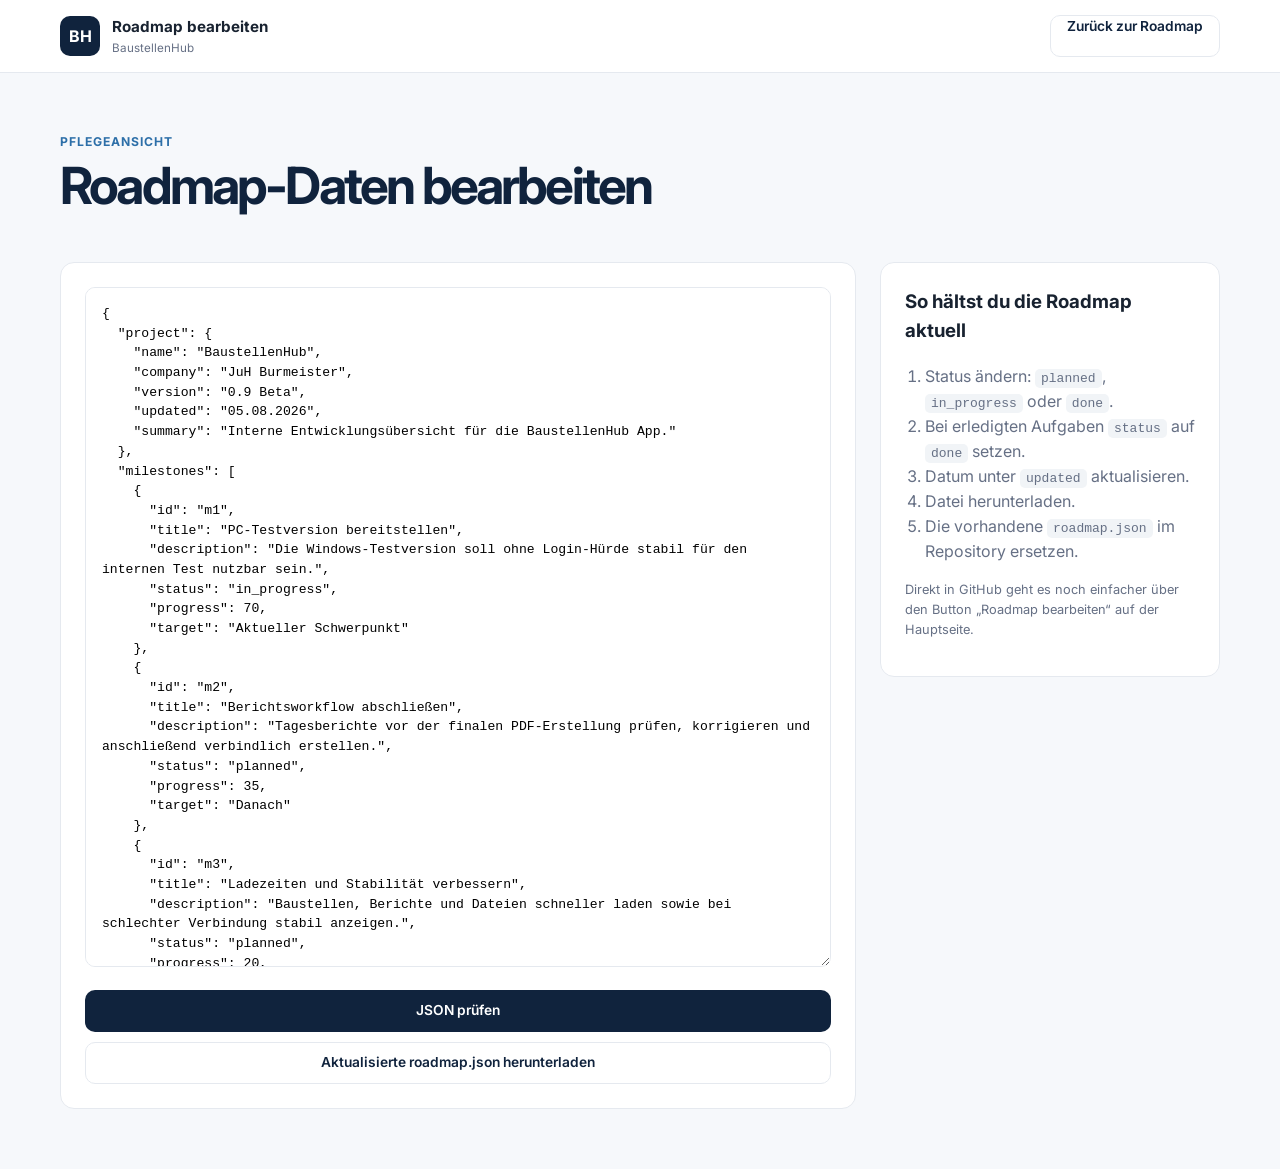
==== editor.html @ 75197bfd "V0.2.0" ====
<!doctype html>
<html lang="de">
<head>
  <meta charset="utf-8">
  <meta name="viewport" content="width=device-width, initial-scale=1">
  <title>Roadmap bearbeiten</title>
  <link rel="preconnect" href="https://fonts.googleapis.com">
  <link rel="preconnect" href="https://fonts.gstatic.com" crossorigin>
  <link href="https://fonts.googleapis.com/css2?family=Inter:wght@400;500;600;700&display=swap" rel="stylesheet">
  <link rel="stylesheet" href="styles.css">
  <style>
    .editor-wrap { padding: 60px 0; }
    .editor-grid { display: grid; grid-template-columns: 1fr 340px; gap: 24px; align-items: start; }
    .editor-card { padding: 24px; background: white; border: 1px solid var(--line); border-radius: 14px; }
    .editor-card textarea { width: 100%; min-height: 680px; padding: 16px; border: 1px solid var(--line); border-radius: 10px; font-family: Consolas, monospace; font-size: .82rem; line-height: 1.5; resize: vertical; }
    .editor-card textarea:focus { outline: none; border-color: var(--blue); box-shadow: 0 0 0 3px rgba(45,111,168,.12); }
    .editor-actions { display: grid; gap: 10px; margin-top: 16px; }
    .editor-help ol { padding-left: 20px; color: var(--muted); }
    .editor-help code { padding: 2px 6px; border-radius: 5px; background: #f1f4f7; }
    @media (max-width: 900px) { .editor-grid { grid-template-columns: 1fr; } }
  </style>
</head>
<body>
  <header class="site-header">
    <div class="container header-inner">
      <a href="index.html" class="brand">
        <span class="brand-mark">BH</span>
        <span><strong>Roadmap bearbeiten</strong><small>BaustellenHub</small></span>
      </a>
      <a class="button button-secondary" href="index.html">Zurück zur Roadmap</a>
    </div>
  </header>

  <main class="editor-wrap container">
    <div class="section-head">
      <div>
        <p class="eyebrow">Pflegeansicht</p>
        <h1 style="font-size:3.2rem">Roadmap-Daten bearbeiten</h1>
      </div>
    </div>

    <div class="editor-grid">
      <section class="editor-card">
        <textarea id="jsonEditor" spellcheck="false"></textarea>
        <div class="editor-actions">
          <button class="button button-primary" id="validateButton">JSON prüfen</button>
          <button class="button button-secondary" id="downloadButton">Aktualisierte roadmap.json herunterladen</button>
        </div>
      </section>

      <aside class="editor-card editor-help">
        <h3>So hältst du die Roadmap aktuell</h3>
        <ol>
          <li>Status ändern: <code>planned</code>, <code>in_progress</code> oder <code>done</code>.</li>
          <li>Bei erledigten Aufgaben <code>status</code> auf <code>done</code> setzen.</li>
          <li>Datum unter <code>updated</code> aktualisieren.</li>
          <li>Datei herunterladen.</li>
          <li>Die vorhandene <code>roadmap.json</code> im Repository ersetzen.</li>
        </ol>
        <p style="color:var(--muted);font-size:.8rem">
          Direkt in GitHub geht es noch einfacher über den Button „Roadmap bearbeiten“ auf der Hauptseite.
        </p>
      </aside>
    </div>
  </main>

  <script>
    const editor = document.getElementById("jsonEditor");

    fetch("roadmap.json", { cache: "no-store" })
      .then(response => response.json())
      .then(data => editor.value = JSON.stringify(data, null, 2))
      .catch(() => editor.value = '{\n  "Fehler": "roadmap.json konnte nicht geladen werden"\n}');

    document.getElementById("validateButton").addEventListener("click", () => {
      try {
        JSON.parse(editor.value);
        alert("Die Datei ist gültig.");
      } catch (error) {
        alert("Fehler in der JSON-Datei:\n" + error.message);
      }
    });

    document.getElementById("downloadButton").addEventListener("click", () => {
      try {
        const parsed = JSON.parse(editor.value);
        const blob = new Blob([JSON.stringify(parsed, null, 2)], { type: "application/json" });
        const url = URL.createObjectURL(blob);
        const link = document.createElement("a");
        link.href = url;
        link.download = "roadmap.json";
        link.click();
        URL.revokeObjectURL(url);
      } catch (error) {
        alert("Die Datei enthält noch einen Fehler:\n" + error.message);
      }
    });
  </script>
</body>
</html>
---- styles.css ----
:root {
  --navy: #10233d;
  --navy-2: #183754;
  --blue: #2d6fa8;
  --blue-soft: #eaf2f8;
  --green: #2f7d57;
  --green-soft: #eaf5ef;
  --amber: #9a6a1f;
  --amber-soft: #fbf3e5;
  --red: #9b3f3f;
  --red-soft: #f9ecec;
  --text: #182230;
  --muted: #667085;
  --line: #e5e9ef;
  --surface: #ffffff;
  --background: #f6f8fb;
  --shadow: 0 12px 35px rgba(16, 35, 61, 0.08);
  --radius: 16px;
  --container: min(1160px, calc(100% - 40px));
}

* { box-sizing: border-box; }

html { scroll-behavior: smooth; }

body {
  margin: 0;
  font-family: Inter, system-ui, sans-serif;
  color: var(--text);
  background: var(--background);
  line-height: 1.55;
}

button, input, select, textarea { font: inherit; }
button, a { -webkit-tap-highlight-color: transparent; }
a { color: inherit; text-decoration: none; }

.container {
  width: var(--container);
  margin-inline: auto;
}

.site-header {
  position: sticky;
  top: 0;
  z-index: 30;
  background: rgba(255,255,255,.94);
  border-bottom: 1px solid var(--line);
  backdrop-filter: blur(16px);
}

.header-inner {
  min-height: 72px;
  display: flex;
  align-items: center;
  justify-content: space-between;
  gap: 24px;
}

.brand {
  display: inline-flex;
  align-items: center;
  gap: 12px;
}

.brand-mark {
  width: 40px;
  height: 40px;
  display: grid;
  place-items: center;
  border-radius: 10px;
  background: var(--navy);
  color: white;
  font-weight: 700;
}

.brand strong, .brand small { display: block; }
.brand strong { font-size: .95rem; }
.brand small { color: var(--muted); font-size: .73rem; }

.main-nav {
  display: flex;
  gap: 28px;
  color: var(--muted);
  font-size: .87rem;
  font-weight: 600;
}

.main-nav a:hover { color: var(--navy); }

.header-actions {
  display: flex;
  gap: 10px;
}

.button {
  min-height: 42px;
  padding: 0 16px;
  border-radius: 10px;
  border: 1px solid transparent;
  cursor: pointer;
  font-weight: 600;
  font-size: .86rem;
}

.button-primary {
  background: var(--navy);
  color: white;
}

.button-secondary {
  background: white;
  color: var(--navy);
  border-color: var(--line);
}

.button-light {
  background: white;
  color: var(--navy);
}

.hero {
  display: grid;
  grid-template-columns: 1.2fr .8fr;
  gap: 56px;
  align-items: center;
  padding-top: 92px;
  padding-bottom: 72px;
}

.eyebrow {
  margin: 0 0 8px;
  color: var(--blue);
  font-size: .76rem;
  font-weight: 700;
  text-transform: uppercase;
  letter-spacing: .08em;
}

.eyebrow.light { color: rgba(255,255,255,.72); }

h1, h2, h3, p { margin-top: 0; }

h1 {
  margin-bottom: 18px;
  color: var(--navy);
  font-size: clamp(3rem, 6vw, 5.4rem);
  line-height: .98;
  letter-spacing: -.055em;
}

h2 {
  margin-bottom: 0;
  color: var(--navy);
  font-size: clamp(2rem, 3.8vw, 3.2rem);
  letter-spacing: -.04em;
  line-height: 1.05;
}

.lead {
  max-width: 700px;
  color: var(--muted);
  font-size: 1.06rem;
}

.hero-meta {
  display: flex;
  flex-wrap: wrap;
  gap: 34px;
  margin-top: 32px;
  padding-top: 24px;
  border-top: 1px solid var(--line);
}

.hero-meta span,
.hero-meta strong { display: block; }

.hero-meta span {
  color: var(--muted);
  font-size: .72rem;
  text-transform: uppercase;
  letter-spacing: .06em;
}

.hero-meta strong {
  margin-top: 4px;
  color: var(--navy);
  font-size: .92rem;
}

.status-panel {
  padding: 28px;
  border: 1px solid var(--line);
  border-radius: var(--radius);
  background: white;
  box-shadow: var(--shadow);
}

.status-panel-head {
  display: flex;
  align-items: center;
  justify-content: space-between;
  color: var(--muted);
  font-size: .82rem;
}

.status-chip {
  padding: 6px 9px;
  border-radius: 999px;
  font-size: .7rem;
  font-weight: 700;
}

.status-chip-active {
  color: var(--green);
  background: var(--green-soft);
}

.progress-large { margin: 34px 0; }

.progress-large-value {
  margin-bottom: 12px;
  color: var(--navy);
  font-size: 2.8rem;
  font-weight: 700;
  letter-spacing: -.05em;
}

.progress-track {
  height: 10px;
  overflow: hidden;
  border-radius: 999px;
  background: #edf0f4;
}

.progress-track span {
  display: block;
  height: 100%;
  width: 0;
  border-radius: inherit;
  background: var(--blue);
  transition: width .45s ease;
}

.status-counts {
  display: grid;
  grid-template-columns: repeat(3, 1fr);
  border-top: 1px solid var(--line);
}

.status-counts div {
  padding-top: 18px;
}

.status-counts div + div {
  padding-left: 18px;
  border-left: 1px solid var(--line);
}

.status-counts strong,
.status-counts span { display: block; }

.status-counts strong {
  color: var(--navy);
  font-size: 1.2rem;
}

.status-counts span {
  color: var(--muted);
  font-size: .72rem;
}

.section { padding-block: 82px; }

.section-head {
  display: flex;
  justify-content: space-between;
  align-items: end;
  gap: 40px;
  margin-bottom: 34px;
}

.section-head > p {
  max-width: 480px;
  margin-bottom: 4px;
  color: var(--muted);
}

.milestone-list {
  display: grid;
  gap: 14px;
}

.milestone {
  display: grid;
  grid-template-columns: 54px 1fr auto;
  gap: 20px;
  align-items: center;
  padding: 22px;
  border-radius: 14px;
  border: 1px solid var(--line);
  background: white;
}

.milestone-number {
  width: 42px;
  height: 42px;
  display: grid;
  place-items: center;
  border-radius: 10px;
  color: var(--navy);
  background: var(--blue-soft);
  font-weight: 700;
}

.milestone h3 {
  margin-bottom: 5px;
  color: var(--navy);
  font-size: 1.05rem;
}

.milestone p {
  margin-bottom: 10px;
  color: var(--muted);
  font-size: .86rem;
}

.milestone-meta {
  color: var(--muted);
  font-size: .74rem;
}

.milestone-progress {
  min-width: 150px;
  text-align: right;
}

.milestone-progress strong {
  display: block;
  margin-bottom: 8px;
  color: var(--navy);
}

.filters {
  display: flex;
  flex-wrap: wrap;
  gap: 8px;
}

.filter {
  min-height: 36px;
  padding: 0 12px;
  border: 1px solid var(--line);
  border-radius: 9px;
  background: white;
  color: var(--muted);
  cursor: pointer;
  font-size: .78rem;
  font-weight: 600;
}

.filter.active {
  background: var(--navy);
  border-color: var(--navy);
  color: white;
}

.task-list {
  display: grid;
  gap: 12px;
}

.task {
  display: grid;
  grid-template-columns: 34px 1fr auto;
  gap: 16px;
  align-items: start;
  padding: 20px;
  border: 1px solid var(--line);
  border-radius: 14px;
  background: white;
}

.task.is-done {
  background: #fbfcfd;
}

.task-check {
  width: 26px;
  height: 26px;
  display: grid;
  place-items: center;
  border-radius: 7px;
  border: 1px solid var(--line);
  color: white;
  background: white;
  font-size: .78rem;
}

.task.is-done .task-check {
  border-color: var(--green);
  background: var(--green);
}

.task h3 {
  margin-bottom: 6px;
  color: var(--navy);
  font-size: .98rem;
}

.task.is-done h3 {
  text-decoration: line-through;
  color: #748091;
}

.task p {
  margin-bottom: 12px;
  color: var(--muted);
  font-size: .84rem;
}

.task-meta {
  display: flex;
  flex-wrap: wrap;
  gap: 8px;
}

.meta-tag {
  padding: 5px 8px;
  border-radius: 7px;
  color: var(--muted);
  background: #f1f4f7;
  font-size: .68rem;
  font-weight: 600;
}

.priority-high { color: var(--red); background: var(--red-soft); }
.priority-medium { color: var(--amber); background: var(--amber-soft); }

.task-status {
  min-width: 92px;
  text-align: right;
  color: var(--muted);
  font-size: .75rem;
  font-weight: 600;
}

.changelog {
  border-top: 1px solid var(--line);
}

.change {
  display: grid;
  grid-template-columns: 130px 1fr;
  gap: 26px;
  padding: 22px 0;
  border-bottom: 1px solid var(--line);
}

.change-date {
  color: var(--muted);
  font-size: .78rem;
}

.change h3 {
  margin-bottom: 5px;
  color: var(--navy);
  font-size: .98rem;
}

.change p {
  margin-bottom: 0;
  color: var(--muted);
  font-size: .84rem;
}

.feedback-callout {
  margin-top: 70px;
  padding: 66px 0;
  background: var(--navy);
  color: white;
}

.feedback-inner {
  display: grid;
  grid-template-columns: 1fr auto;
  gap: 50px;
  align-items: center;
}

.feedback-inner h2 {
  color: white;
}

.feedback-inner p:last-child {
  margin: 16px 0 0;
  color: rgba(255,255,255,.72);
}

.site-footer {
  background: var(--navy);
  color: rgba(255,255,255,.65);
  border-top: 1px solid rgba(255,255,255,.1);
}

.footer-inner {
  min-height: 72px;
  display: flex;
  justify-content: space-between;
  align-items: center;
  gap: 20px;
  font-size: .78rem;
}

dialog {
  width: min(620px, calc(100% - 28px));
  padding: 0;
  border: 0;
  border-radius: 16px;
  box-shadow: 0 24px 80px rgba(16,35,61,.28);
}

dialog::backdrop {
  background: rgba(16,35,61,.52);
  backdrop-filter: blur(4px);
}

.dialog-card { padding: 26px; }

.dialog-head {
  display: flex;
  justify-content: space-between;
  gap: 20px;
  margin-bottom: 18px;
}

.dialog-head h2 { font-size: 1.7rem; }

.dialog-close {
  width: 36px;
  height: 36px;
  border: 1px solid var(--line);
  border-radius: 9px;
  background: white;
  cursor: pointer;
  font-size: 1.2rem;
}

.dialog-card label {
  display: grid;
  gap: 7px;
  margin-top: 16px;
  color: var(--navy);
  font-size: .79rem;
  font-weight: 600;
}

.dialog-card input,
.dialog-card select,
.dialog-card textarea {
  width: 100%;
  border: 1px solid var(--line);
  border-radius: 10px;
  outline: none;
  background: white;
  color: var(--text);
}

.dialog-card input,
.dialog-card select {
  height: 46px;
  padding: 0 12px;
}

.dialog-card textarea {
  padding: 12px;
  resize: vertical;
}

.dialog-card input:focus,
.dialog-card select:focus,
.dialog-card textarea:focus {
  border-color: var(--blue);
  box-shadow: 0 0 0 3px rgba(45,111,168,.12);
}

.dialog-actions {
  display: flex;
  justify-content: flex-end;
  gap: 10px;
  margin-top: 22px;
}

.dialog-note {
  margin: 14px 0 0;
  color: var(--muted);
  font-size: .72rem;
}

.text-button {
  margin-top: 8px;
  padding: 0;
  border: 0;
  background: none;
  color: var(--blue);
  cursor: pointer;
  font-size: .76rem;
  font-weight: 600;
}

.error-box {
  padding: 18px;
  border-radius: 12px;
  border: 1px solid #efc4c4;
  background: var(--red-soft);
  color: var(--red);
}

@media (max-width: 900px) {
  .main-nav { display: none; }
  .hero { grid-template-columns: 1fr; }
  .feedback-inner { grid-template-columns: 1fr; }
}

@media (max-width: 680px) {
  :root { --container: min(100% - 24px, 1160px); }
  .header-actions .button-secondary { display: none; }
  .header-actions .button-primary { padding-inline: 12px; }
  .hero { padding-top: 60px; }
  h1 { font-size: 3.2rem; }
  .section-head { align-items: flex-start; flex-direction: column; }
  .milestone { grid-template-columns: 44px 1fr; }
  .milestone-progress { grid-column: 2; text-align: left; }
  .task { grid-template-columns: 30px 1fr; }
  .task-status { grid-column: 2; text-align: left; }
  .change { grid-template-columns: 1fr; gap: 8px; }
  .footer-inner { align-items: flex-start; flex-direction: column; justify-content: center; }
}
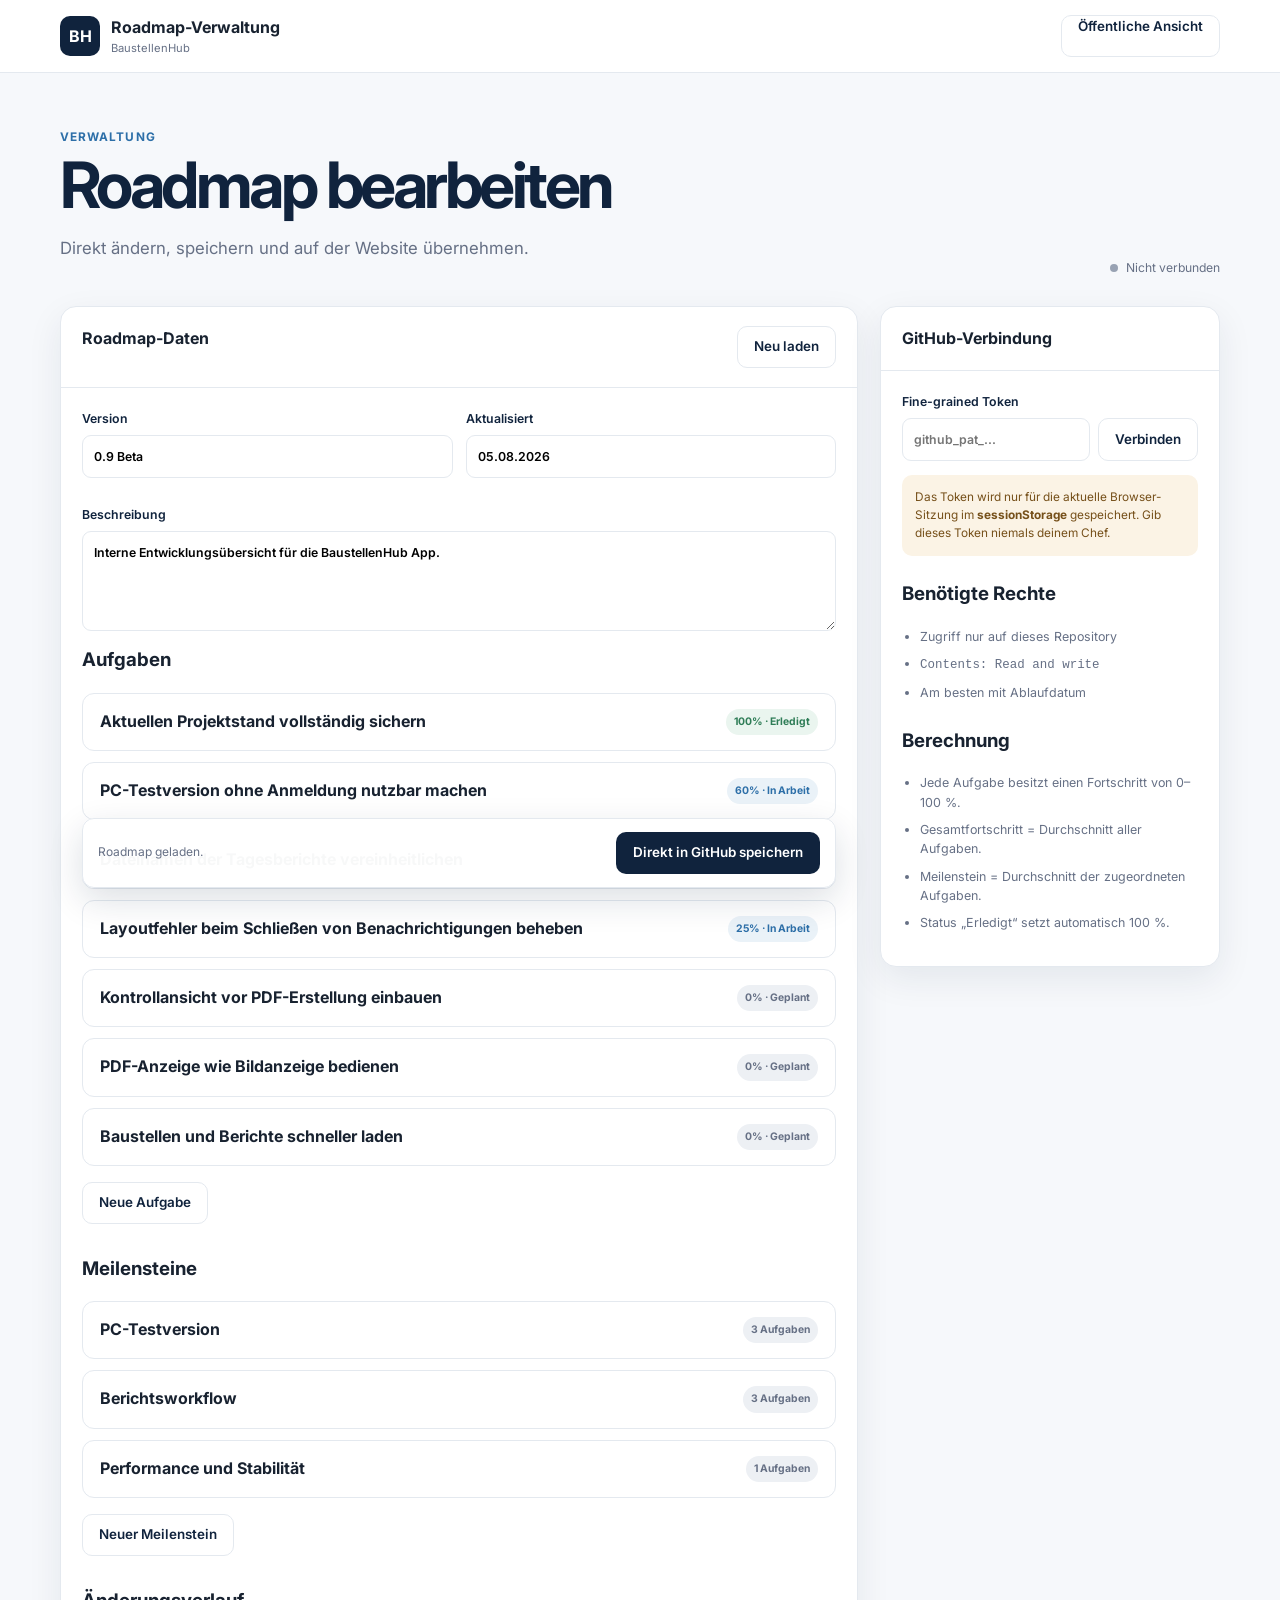
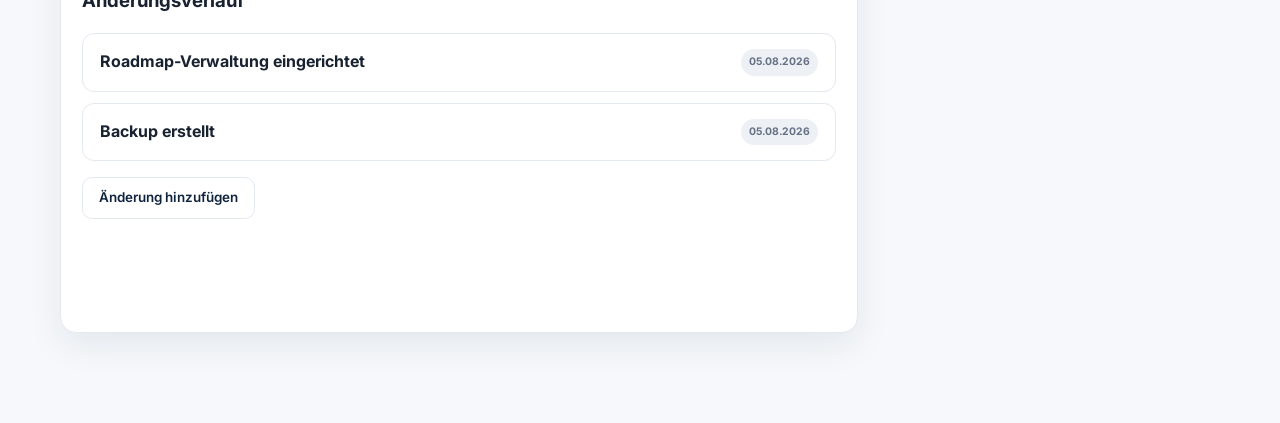
==== commit e1ce5b50: "V.0.2.2" ====
--- a/editor.html
+++ b/editor.html
@@ -1,100 +1,34 @@
 <!doctype html>
 <html lang="de">
 <head>
-  <meta charset="utf-8">
-  <meta name="viewport" content="width=device-width, initial-scale=1">
-  <title>Roadmap bearbeiten</title>
-  <link rel="preconnect" href="https://fonts.googleapis.com">
-  <link rel="preconnect" href="https://fonts.gstatic.com" crossorigin>
-  <link href="https://fonts.googleapis.com/css2?family=Inter:wght@400;500;600;700&display=swap" rel="stylesheet">
-  <link rel="stylesheet" href="styles.css">
-  <style>
-    .editor-wrap { padding: 60px 0; }
-    .editor-grid { display: grid; grid-template-columns: 1fr 340px; gap: 24px; align-items: start; }
-    .editor-card { padding: 24px; background: white; border: 1px solid var(--line); border-radius: 14px; }
-    .editor-card textarea { width: 100%; min-height: 680px; padding: 16px; border: 1px solid var(--line); border-radius: 10px; font-family: Consolas, monospace; font-size: .82rem; line-height: 1.5; resize: vertical; }
-    .editor-card textarea:focus { outline: none; border-color: var(--blue); box-shadow: 0 0 0 3px rgba(45,111,168,.12); }
-    .editor-actions { display: grid; gap: 10px; margin-top: 16px; }
-    .editor-help ol { padding-left: 20px; color: var(--muted); }
-    .editor-help code { padding: 2px 6px; border-radius: 5px; background: #f1f4f7; }
-    @media (max-width: 900px) { .editor-grid { grid-template-columns: 1fr; } }
-  </style>
+<meta charset="utf-8"><meta name="viewport" content="width=device-width,initial-scale=1">
+<title>Roadmap verwalten</title>
+<link rel="preconnect" href="https://fonts.googleapis.com"><link rel="preconnect" href="https://fonts.gstatic.com" crossorigin>
+<link href="https://fonts.googleapis.com/css2?family=Inter:wght@400;500;600;700&display=swap" rel="stylesheet"><link rel="stylesheet" href="styles.css">
+<style>
+.admin{padding:55px 0 90px}.admin-top{display:flex;justify-content:space-between;gap:30px;align-items:end;margin-bottom:28px}.admin-top h1{font-size:clamp(2.7rem,5vw,4.6rem)}.grid{display:grid;grid-template-columns:minmax(0,1fr) 340px;gap:22px;align-items:start}.panel{background:#fff;border:1px solid var(--line);border-radius:16px;box-shadow:var(--shadow)}.panel-head{padding:19px 21px;border-bottom:1px solid var(--line);display:flex;justify-content:space-between;gap:15px}.panel-body{padding:21px}.connection{display:flex;align-items:center;gap:8px;color:var(--muted);font-size:.76rem}.dot{width:8px;height:8px;border-radius:50%;background:#98a2b3}.connected .dot{background:var(--green)}.field{display:grid;gap:7px;margin-bottom:14px;color:var(--navy);font-size:.77rem;font-weight:600}.field input,.field select,.field textarea{width:100%;border:1px solid var(--line);border-radius:9px;outline:none}.field input,.field select{height:43px;padding:0 11px}.field textarea{min-height:100px;padding:11px;resize:vertical}.form-grid{display:grid;grid-template-columns:repeat(2,1fr);gap:13px}.wide{grid-column:1/-1}.items{display:grid;gap:11px}.edit{border:1px solid var(--line);border-radius:12px;overflow:hidden}.edit summary{cursor:pointer;list-style:none;padding:15px 17px;display:flex;justify-content:space-between;gap:14px}.edit summary::-webkit-details-marker{display:none}.edit-body{padding:17px;border-top:1px solid var(--line)}.pill{padding:5px 8px;border-radius:99px;background:#edf0f4;color:var(--muted);font-size:.65rem;font-weight:700}.pill.done{background:#eaf5ef;color:var(--green)}.pill.in_progress{background:#eaf2f8;color:var(--blue)}.row-actions{display:flex;gap:8px;flex-wrap:wrap;margin-top:16px}.danger{color:var(--red);border-color:#efcccc}.notice{padding:13px;border-radius:10px;background:#fbf3e5;color:#76501a;font-size:.74rem}.message{display:none;margin-bottom:15px;padding:13px;border-radius:10px;font-size:.76rem}.message.show{display:block}.message.ok{background:#eaf5ef;color:var(--green)}.message.bad{background:#f9ecec;color:var(--red)}.savebar{position:sticky;bottom:12px;display:flex;justify-content:space-between;gap:16px;align-items:center;margin-top:22px;padding:13px 15px;border:1px solid var(--line);border-radius:12px;background:rgba(255,255,255,.97);box-shadow:0 12px 35px rgba(16,35,61,.14)}.savebar span{color:var(--muted);font-size:.75rem}.tokenrow{display:grid;grid-template-columns:1fr auto;gap:8px}.help{color:var(--muted);font-size:.78rem;padding-left:18px}.help li+li{margin-top:8px}
+@media(max-width:900px){.grid{grid-template-columns:1fr}.admin-top{flex-direction:column;align-items:flex-start}}@media(max-width:650px){.form-grid{grid-template-columns:1fr}.wide{grid-column:auto}.savebar{align-items:stretch;flex-direction:column}}
+</style>
 </head>
 <body>
-  <header class="site-header">
-    <div class="container header-inner">
-      <a href="index.html" class="brand">
-        <span class="brand-mark">BH</span>
-        <span><strong>Roadmap bearbeiten</strong><small>BaustellenHub</small></span>
-      </a>
-      <a class="button button-secondary" href="index.html">Zurück zur Roadmap</a>
-    </div>
-  </header>
-
-  <main class="editor-wrap container">
-    <div class="section-head">
-      <div>
-        <p class="eyebrow">Pflegeansicht</p>
-        <h1 style="font-size:3.2rem">Roadmap-Daten bearbeiten</h1>
-      </div>
-    </div>
-
-    <div class="editor-grid">
-      <section class="editor-card">
-        <textarea id="jsonEditor" spellcheck="false"></textarea>
-        <div class="editor-actions">
-          <button class="button button-primary" id="validateButton">JSON prüfen</button>
-          <button class="button button-secondary" id="downloadButton">Aktualisierte roadmap.json herunterladen</button>
-        </div>
-      </section>
-
-      <aside class="editor-card editor-help">
-        <h3>So hältst du die Roadmap aktuell</h3>
-        <ol>
-          <li>Status ändern: <code>planned</code>, <code>in_progress</code> oder <code>done</code>.</li>
-          <li>Bei erledigten Aufgaben <code>status</code> auf <code>done</code> setzen.</li>
-          <li>Datum unter <code>updated</code> aktualisieren.</li>
-          <li>Datei herunterladen.</li>
-          <li>Die vorhandene <code>roadmap.json</code> im Repository ersetzen.</li>
-        </ol>
-        <p style="color:var(--muted);font-size:.8rem">
-          Direkt in GitHub geht es noch einfacher über den Button „Roadmap bearbeiten“ auf der Hauptseite.
-        </p>
-      </aside>
-    </div>
-  </main>
-
-  <script>
-    const editor = document.getElementById("jsonEditor");
-
-    fetch("roadmap.json", { cache: "no-store" })
-      .then(response => response.json())
-      .then(data => editor.value = JSON.stringify(data, null, 2))
-      .catch(() => editor.value = '{\n  "Fehler": "roadmap.json konnte nicht geladen werden"\n}');
-
-    document.getElementById("validateButton").addEventListener("click", () => {
-      try {
-        JSON.parse(editor.value);
-        alert("Die Datei ist gültig.");
-      } catch (error) {
-        alert("Fehler in der JSON-Datei:\n" + error.message);
-      }
-    });
-
-    document.getElementById("downloadButton").addEventListener("click", () => {
-      try {
-        const parsed = JSON.parse(editor.value);
-        const blob = new Blob([JSON.stringify(parsed, null, 2)], { type: "application/json" });
-        const url = URL.createObjectURL(blob);
-        const link = document.createElement("a");
-        link.href = url;
-        link.download = "roadmap.json";
-        link.click();
-        URL.revokeObjectURL(url);
-      } catch (error) {
-        alert("Die Datei enthält noch einen Fehler:\n" + error.message);
-      }
-    });
-  </script>
-</body>
-</html>
+<header class="header"><div class="container header-inner"><a class="brand" href="index.html"><span class="mark">BH</span><span><strong>Roadmap-Verwaltung</strong><small>BaustellenHub</small></span></a><a class="btn secondary" href="index.html">Öffentliche Ansicht</a></div></header>
+<main class="admin container">
+<div class="admin-top"><div><p class="eyebrow">Verwaltung</p><h1>Roadmap bearbeiten</h1><p class="lead">Direkt ändern, speichern und auf der Website übernehmen.</p></div><div class="connection" id="connection"><span class="dot"></span><span>Nicht verbunden</span></div></div>
+<div class="grid">
+<section class="panel"><div class="panel-head"><strong>Roadmap-Daten</strong><button class="btn secondary" id="reload">Neu laden</button></div><div class="panel-body">
+<div class="message" id="message"></div>
+<div class="form-grid"><label class="field">Version<input id="version"></label><label class="field">Aktualisiert<input id="updated"></label><label class="field wide">Beschreibung<textarea id="summary"></textarea></label></div>
+<h3>Aufgaben</h3><div class="items" id="tasks"></div><div class="row-actions"><button class="btn secondary" id="addTask">Neue Aufgabe</button></div>
+<h3 style="margin-top:30px">Meilensteine</h3><div class="items" id="milestones"></div><div class="row-actions"><button class="btn secondary" id="addMilestone">Neuer Meilenstein</button></div>
+<h3 style="margin-top:30px">Änderungsverlauf</h3><div class="items" id="changes"></div><div class="row-actions"><button class="btn secondary" id="addChange">Änderung hinzufügen</button></div>
+<div class="savebar"><span id="saveState">Keine ungespeicherten Änderungen.</span><button class="btn primary" id="save">Direkt in GitHub speichern</button></div>
+</div></section>
+<aside class="panel"><div class="panel-head"><strong>GitHub-Verbindung</strong></div><div class="panel-body">
+<label class="field">Fine-grained Token<div class="tokenrow"><input type="password" id="token" autocomplete="off" placeholder="github_pat_..."><button class="btn secondary" id="connect">Verbinden</button></div></label>
+<div class="notice">Das Token wird nur für die aktuelle Browser-Sitzung im <strong>sessionStorage</strong> gespeichert. Gib dieses Token niemals deinem Chef.</div>
+<h3 style="margin-top:23px">Benötigte Rechte</h3><ul class="help"><li>Zugriff nur auf dieses Repository</li><li><code>Contents: Read and write</code></li><li>Am besten mit Ablaufdatum</li></ul>
+<h3 style="margin-top:23px">Berechnung</h3><ul class="help"><li>Jede Aufgabe besitzt einen Fortschritt von 0–100 %.</li><li>Gesamtfortschritt = Durchschnitt aller Aufgaben.</li><li>Meilenstein = Durchschnitt der zugeordneten Aufgaben.</li><li>Status „Erledigt“ setzt automatisch 100 %.</li></ul>
+</div></aside>
+</div></main>
+<script src="config.js"></script><script src="editor.js"></script>
+</body></html>
--- a/styles.css
+++ b/styles.css
@@ -1,639 +1,11 @@
-
-:root {
-  --navy: #10233d;
-  --navy-2: #183754;
-  --blue: #2d6fa8;
-  --blue-soft: #eaf2f8;
-  --green: #2f7d57;
-  --green-soft: #eaf5ef;
-  --amber: #9a6a1f;
-  --amber-soft: #fbf3e5;
-  --red: #9b3f3f;
-  --red-soft: #f9ecec;
-  --text: #182230;
-  --muted: #667085;
-  --line: #e5e9ef;
-  --surface: #ffffff;
-  --background: #f6f8fb;
-  --shadow: 0 12px 35px rgba(16, 35, 61, 0.08);
-  --radius: 16px;
-  --container: min(1160px, calc(100% - 40px));
-}
-
-* { box-sizing: border-box; }
-
-html { scroll-behavior: smooth; }
-
-body {
-  margin: 0;
-  font-family: Inter, system-ui, sans-serif;
-  color: var(--text);
-  background: var(--background);
-  line-height: 1.55;
-}
-
-button, input, select, textarea { font: inherit; }
-button, a { -webkit-tap-highlight-color: transparent; }
-a { color: inherit; text-decoration: none; }
-
-.container {
-  width: var(--container);
-  margin-inline: auto;
-}
-
-.site-header {
-  position: sticky;
-  top: 0;
-  z-index: 30;
-  background: rgba(255,255,255,.94);
-  border-bottom: 1px solid var(--line);
-  backdrop-filter: blur(16px);
-}
-
-.header-inner {
-  min-height: 72px;
-  display: flex;
-  align-items: center;
-  justify-content: space-between;
-  gap: 24px;
-}
-
-.brand {
-  display: inline-flex;
-  align-items: center;
-  gap: 12px;
-}
-
-.brand-mark {
-  width: 40px;
-  height: 40px;
-  display: grid;
-  place-items: center;
-  border-radius: 10px;
-  background: var(--navy);
-  color: white;
-  font-weight: 700;
-}
-
-.brand strong, .brand small { display: block; }
-.brand strong { font-size: .95rem; }
-.brand small { color: var(--muted); font-size: .73rem; }
-
-.main-nav {
-  display: flex;
-  gap: 28px;
-  color: var(--muted);
-  font-size: .87rem;
-  font-weight: 600;
-}
-
-.main-nav a:hover { color: var(--navy); }
-
-.header-actions {
-  display: flex;
-  gap: 10px;
-}
-
-.button {
-  min-height: 42px;
-  padding: 0 16px;
-  border-radius: 10px;
-  border: 1px solid transparent;
-  cursor: pointer;
-  font-weight: 600;
-  font-size: .86rem;
-}
-
-.button-primary {
-  background: var(--navy);
-  color: white;
-}
-
-.button-secondary {
-  background: white;
-  color: var(--navy);
-  border-color: var(--line);
-}
-
-.button-light {
-  background: white;
-  color: var(--navy);
-}
-
-.hero {
-  display: grid;
-  grid-template-columns: 1.2fr .8fr;
-  gap: 56px;
-  align-items: center;
-  padding-top: 92px;
-  padding-bottom: 72px;
-}
-
-.eyebrow {
-  margin: 0 0 8px;
-  color: var(--blue);
-  font-size: .76rem;
-  font-weight: 700;
-  text-transform: uppercase;
-  letter-spacing: .08em;
-}
-
-.eyebrow.light { color: rgba(255,255,255,.72); }
-
-h1, h2, h3, p { margin-top: 0; }
-
-h1 {
-  margin-bottom: 18px;
-  color: var(--navy);
-  font-size: clamp(3rem, 6vw, 5.4rem);
-  line-height: .98;
-  letter-spacing: -.055em;
-}
-
-h2 {
-  margin-bottom: 0;
-  color: var(--navy);
-  font-size: clamp(2rem, 3.8vw, 3.2rem);
-  letter-spacing: -.04em;
-  line-height: 1.05;
-}
-
-.lead {
-  max-width: 700px;
-  color: var(--muted);
-  font-size: 1.06rem;
-}
-
-.hero-meta {
-  display: flex;
-  flex-wrap: wrap;
-  gap: 34px;
-  margin-top: 32px;
-  padding-top: 24px;
-  border-top: 1px solid var(--line);
-}
-
-.hero-meta span,
-.hero-meta strong { display: block; }
-
-.hero-meta span {
-  color: var(--muted);
-  font-size: .72rem;
-  text-transform: uppercase;
-  letter-spacing: .06em;
-}
-
-.hero-meta strong {
-  margin-top: 4px;
-  color: var(--navy);
-  font-size: .92rem;
-}
-
-.status-panel {
-  padding: 28px;
-  border: 1px solid var(--line);
-  border-radius: var(--radius);
-  background: white;
-  box-shadow: var(--shadow);
-}
-
-.status-panel-head {
-  display: flex;
-  align-items: center;
-  justify-content: space-between;
-  color: var(--muted);
-  font-size: .82rem;
-}
-
-.status-chip {
-  padding: 6px 9px;
-  border-radius: 999px;
-  font-size: .7rem;
-  font-weight: 700;
-}
-
-.status-chip-active {
-  color: var(--green);
-  background: var(--green-soft);
-}
-
-.progress-large { margin: 34px 0; }
-
-.progress-large-value {
-  margin-bottom: 12px;
-  color: var(--navy);
-  font-size: 2.8rem;
-  font-weight: 700;
-  letter-spacing: -.05em;
-}
-
-.progress-track {
-  height: 10px;
-  overflow: hidden;
-  border-radius: 999px;
-  background: #edf0f4;
-}
-
-.progress-track span {
-  display: block;
-  height: 100%;
-  width: 0;
-  border-radius: inherit;
-  background: var(--blue);
-  transition: width .45s ease;
-}
-
-.status-counts {
-  display: grid;
-  grid-template-columns: repeat(3, 1fr);
-  border-top: 1px solid var(--line);
-}
-
-.status-counts div {
-  padding-top: 18px;
-}
-
-.status-counts div + div {
-  padding-left: 18px;
-  border-left: 1px solid var(--line);
-}
-
-.status-counts strong,
-.status-counts span { display: block; }
-
-.status-counts strong {
-  color: var(--navy);
-  font-size: 1.2rem;
-}
-
-.status-counts span {
-  color: var(--muted);
-  font-size: .72rem;
-}
-
-.section { padding-block: 82px; }
-
-.section-head {
-  display: flex;
-  justify-content: space-between;
-  align-items: end;
-  gap: 40px;
-  margin-bottom: 34px;
-}
-
-.section-head > p {
-  max-width: 480px;
-  margin-bottom: 4px;
-  color: var(--muted);
-}
-
-.milestone-list {
-  display: grid;
-  gap: 14px;
-}
-
-.milestone {
-  display: grid;
-  grid-template-columns: 54px 1fr auto;
-  gap: 20px;
-  align-items: center;
-  padding: 22px;
-  border-radius: 14px;
-  border: 1px solid var(--line);
-  background: white;
-}
-
-.milestone-number {
-  width: 42px;
-  height: 42px;
-  display: grid;
-  place-items: center;
-  border-radius: 10px;
-  color: var(--navy);
-  background: var(--blue-soft);
-  font-weight: 700;
-}
-
-.milestone h3 {
-  margin-bottom: 5px;
-  color: var(--navy);
-  font-size: 1.05rem;
-}
-
-.milestone p {
-  margin-bottom: 10px;
-  color: var(--muted);
-  font-size: .86rem;
-}
-
-.milestone-meta {
-  color: var(--muted);
-  font-size: .74rem;
-}
-
-.milestone-progress {
-  min-width: 150px;
-  text-align: right;
-}
-
-.milestone-progress strong {
-  display: block;
-  margin-bottom: 8px;
-  color: var(--navy);
-}
-
-.filters {
-  display: flex;
-  flex-wrap: wrap;
-  gap: 8px;
-}
-
-.filter {
-  min-height: 36px;
-  padding: 0 12px;
-  border: 1px solid var(--line);
-  border-radius: 9px;
-  background: white;
-  color: var(--muted);
-  cursor: pointer;
-  font-size: .78rem;
-  font-weight: 600;
-}
-
-.filter.active {
-  background: var(--navy);
-  border-color: var(--navy);
-  color: white;
-}
-
-.task-list {
-  display: grid;
-  gap: 12px;
-}
-
-.task {
-  display: grid;
-  grid-template-columns: 34px 1fr auto;
-  gap: 16px;
-  align-items: start;
-  padding: 20px;
-  border: 1px solid var(--line);
-  border-radius: 14px;
-  background: white;
-}
-
-.task.is-done {
-  background: #fbfcfd;
-}
-
-.task-check {
-  width: 26px;
-  height: 26px;
-  display: grid;
-  place-items: center;
-  border-radius: 7px;
-  border: 1px solid var(--line);
-  color: white;
-  background: white;
-  font-size: .78rem;
-}
-
-.task.is-done .task-check {
-  border-color: var(--green);
-  background: var(--green);
-}
-
-.task h3 {
-  margin-bottom: 6px;
-  color: var(--navy);
-  font-size: .98rem;
-}
-
-.task.is-done h3 {
-  text-decoration: line-through;
-  color: #748091;
-}
-
-.task p {
-  margin-bottom: 12px;
-  color: var(--muted);
-  font-size: .84rem;
-}
-
-.task-meta {
-  display: flex;
-  flex-wrap: wrap;
-  gap: 8px;
-}
-
-.meta-tag {
-  padding: 5px 8px;
-  border-radius: 7px;
-  color: var(--muted);
-  background: #f1f4f7;
-  font-size: .68rem;
-  font-weight: 600;
-}
-
-.priority-high { color: var(--red); background: var(--red-soft); }
-.priority-medium { color: var(--amber); background: var(--amber-soft); }
-
-.task-status {
-  min-width: 92px;
-  text-align: right;
-  color: var(--muted);
-  font-size: .75rem;
-  font-weight: 600;
-}
-
-.changelog {
-  border-top: 1px solid var(--line);
-}
-
-.change {
-  display: grid;
-  grid-template-columns: 130px 1fr;
-  gap: 26px;
-  padding: 22px 0;
-  border-bottom: 1px solid var(--line);
-}
-
-.change-date {
-  color: var(--muted);
-  font-size: .78rem;
-}
-
-.change h3 {
-  margin-bottom: 5px;
-  color: var(--navy);
-  font-size: .98rem;
-}
-
-.change p {
-  margin-bottom: 0;
-  color: var(--muted);
-  font-size: .84rem;
-}
-
-.feedback-callout {
-  margin-top: 70px;
-  padding: 66px 0;
-  background: var(--navy);
-  color: white;
-}
-
-.feedback-inner {
-  display: grid;
-  grid-template-columns: 1fr auto;
-  gap: 50px;
-  align-items: center;
-}
-
-.feedback-inner h2 {
-  color: white;
-}
-
-.feedback-inner p:last-child {
-  margin: 16px 0 0;
-  color: rgba(255,255,255,.72);
-}
-
-.site-footer {
-  background: var(--navy);
-  color: rgba(255,255,255,.65);
-  border-top: 1px solid rgba(255,255,255,.1);
-}
-
-.footer-inner {
-  min-height: 72px;
-  display: flex;
-  justify-content: space-between;
-  align-items: center;
-  gap: 20px;
-  font-size: .78rem;
-}
-
-dialog {
-  width: min(620px, calc(100% - 28px));
-  padding: 0;
-  border: 0;
-  border-radius: 16px;
-  box-shadow: 0 24px 80px rgba(16,35,61,.28);
-}
-
-dialog::backdrop {
-  background: rgba(16,35,61,.52);
-  backdrop-filter: blur(4px);
-}
-
-.dialog-card { padding: 26px; }
-
-.dialog-head {
-  display: flex;
-  justify-content: space-between;
-  gap: 20px;
-  margin-bottom: 18px;
-}
-
-.dialog-head h2 { font-size: 1.7rem; }
-
-.dialog-close {
-  width: 36px;
-  height: 36px;
-  border: 1px solid var(--line);
-  border-radius: 9px;
-  background: white;
-  cursor: pointer;
-  font-size: 1.2rem;
-}
-
-.dialog-card label {
-  display: grid;
-  gap: 7px;
-  margin-top: 16px;
-  color: var(--navy);
-  font-size: .79rem;
-  font-weight: 600;
-}
-
-.dialog-card input,
-.dialog-card select,
-.dialog-card textarea {
-  width: 100%;
-  border: 1px solid var(--line);
-  border-radius: 10px;
-  outline: none;
-  background: white;
-  color: var(--text);
-}
-
-.dialog-card input,
-.dialog-card select {
-  height: 46px;
-  padding: 0 12px;
-}
-
-.dialog-card textarea {
-  padding: 12px;
-  resize: vertical;
-}
-
-.dialog-card input:focus,
-.dialog-card select:focus,
-.dialog-card textarea:focus {
-  border-color: var(--blue);
-  box-shadow: 0 0 0 3px rgba(45,111,168,.12);
-}
-
-.dialog-actions {
-  display: flex;
-  justify-content: flex-end;
-  gap: 10px;
-  margin-top: 22px;
-}
-
-.dialog-note {
-  margin: 14px 0 0;
-  color: var(--muted);
-  font-size: .72rem;
-}
-
-.text-button {
-  margin-top: 8px;
-  padding: 0;
-  border: 0;
-  background: none;
-  color: var(--blue);
-  cursor: pointer;
-  font-size: .76rem;
-  font-weight: 600;
-}
-
-.error-box {
-  padding: 18px;
-  border-radius: 12px;
-  border: 1px solid #efc4c4;
-  background: var(--red-soft);
-  color: var(--red);
-}
-
-@media (max-width: 900px) {
-  .main-nav { display: none; }
-  .hero { grid-template-columns: 1fr; }
-  .feedback-inner { grid-template-columns: 1fr; }
-}
-
-@media (max-width: 680px) {
-  :root { --container: min(100% - 24px, 1160px); }
-  .header-actions .button-secondary { display: none; }
-  .header-actions .button-primary { padding-inline: 12px; }
-  .hero { padding-top: 60px; }
-  h1 { font-size: 3.2rem; }
-  .section-head { align-items: flex-start; flex-direction: column; }
-  .milestone { grid-template-columns: 44px 1fr; }
-  .milestone-progress { grid-column: 2; text-align: left; }
-  .task { grid-template-columns: 30px 1fr; }
-  .task-status { grid-column: 2; text-align: left; }
-  .change { grid-template-columns: 1fr; gap: 8px; }
-  .footer-inner { align-items: flex-start; flex-direction: column; justify-content: center; }
-}
+:root{--navy:#10233d;--blue:#2d6fa8;--text:#182230;--muted:#667085;--line:#e4e9ef;--bg:#f6f8fb;--white:#fff;--green:#2f7d57;--amber:#99671d;--red:#9b3f3f;--container:min(1160px,calc(100% - 40px));--shadow:0 12px 35px rgba(16,35,61,.08)}
+*{box-sizing:border-box}html{scroll-behavior:smooth}body{margin:0;font-family:Inter,system-ui,sans-serif;color:var(--text);background:var(--bg);line-height:1.55}button,input,select,textarea{font:inherit}a{text-decoration:none;color:inherit}.container{width:var(--container);margin:auto}
+.header{position:sticky;top:0;z-index:20;background:rgba(255,255,255,.95);border-bottom:1px solid var(--line);backdrop-filter:blur(14px)}.header-inner{min-height:72px;display:flex;align-items:center;justify-content:space-between;gap:24px}.brand{display:flex;align-items:center;gap:11px}.mark{width:40px;height:40px;display:grid;place-items:center;border-radius:10px;background:var(--navy);color:white;font-weight:700}.brand strong,.brand small{display:block}.brand small{font-size:.7rem;color:var(--muted)}nav{display:flex;gap:28px;color:var(--muted);font-size:.85rem;font-weight:600}.actions{display:flex;gap:9px}.btn{min-height:42px;padding:0 16px;border-radius:10px;border:1px solid transparent;cursor:pointer;font-weight:600;font-size:.84rem}.primary{background:var(--navy);color:white}.secondary{background:white;border-color:var(--line);color:var(--navy)}.light{background:white;color:var(--navy)}
+.hero{display:grid;grid-template-columns:1.15fr .85fr;gap:58px;align-items:center;padding:90px 0 76px}.eyebrow{margin:0 0 8px;color:var(--blue);font-size:.74rem;font-weight:700;text-transform:uppercase;letter-spacing:.09em}.pale{color:rgba(255,255,255,.7)}h1,h2,h3,p{margin-top:0}h1{margin-bottom:18px;color:var(--navy);font-size:clamp(3rem,6vw,5.3rem);line-height:.98;letter-spacing:-.055em}h2{margin-bottom:0;color:var(--navy);font-size:clamp(2rem,4vw,3.2rem);line-height:1.05;letter-spacing:-.04em}.lead{max-width:700px;color:var(--muted);font-size:1.05rem}.meta{display:flex;flex-wrap:wrap;gap:34px;margin-top:32px;padding-top:24px;border-top:1px solid var(--line)}.meta span,.meta strong{display:block}.meta span{color:var(--muted);font-size:.7rem;text-transform:uppercase;letter-spacing:.06em}.meta strong{margin-top:4px;color:var(--navy);font-size:.9rem}
+.overview-card{padding:28px;border:1px solid var(--line);border-radius:16px;background:white;box-shadow:var(--shadow)}.card-head{display:flex;justify-content:space-between;color:var(--muted);font-size:.78rem}.card-head b{color:var(--green);font-size:.7rem}.big-value{margin:30px 0 10px;color:var(--navy);font-size:3rem;font-weight:700;letter-spacing:-.05em}.bar{height:10px;border-radius:99px;background:#edf0f4;overflow:hidden}.bar i{display:block;width:0;height:100%;border-radius:inherit;background:var(--blue);transition:.4s}.counts{display:grid;grid-template-columns:repeat(3,1fr);margin-top:28px;padding-top:18px;border-top:1px solid var(--line)}.counts div+div{padding-left:18px;border-left:1px solid var(--line)}.counts strong,.counts span{display:block}.counts strong{color:var(--navy);font-size:1.2rem}.counts span{color:var(--muted);font-size:.7rem}.calculation-note{margin:18px 0 0;color:var(--muted);font-size:.7rem}
+.section{padding:82px 0}.section-head{display:flex;justify-content:space-between;align-items:end;gap:40px;margin-bottom:34px}.section-head>p{max-width:480px;margin-bottom:3px;color:var(--muted)}.milestones{display:grid;gap:14px}.milestone{display:grid;grid-template-columns:50px 1fr 170px;gap:20px;align-items:center;padding:22px;border:1px solid var(--line);border-radius:14px;background:white}.num{width:42px;height:42px;display:grid;place-items:center;border-radius:10px;background:#eaf2f8;color:var(--navy);font-weight:700}.milestone h3{margin-bottom:5px;color:var(--navy);font-size:1.02rem}.milestone p{margin-bottom:8px;color:var(--muted);font-size:.83rem}.milestone small{color:var(--muted)}.milestone-progress{text-align:right}.milestone-progress strong{display:block;margin-bottom:8px;color:var(--navy)}
+.filters{display:flex;flex-wrap:wrap;gap:8px}.filter{min-height:36px;padding:0 12px;border:1px solid var(--line);border-radius:9px;background:white;color:var(--muted);cursor:pointer;font-size:.77rem;font-weight:600}.filter.active{background:var(--navy);border-color:var(--navy);color:white}.task-list{display:grid;gap:12px}.task{display:grid;grid-template-columns:32px 1fr 120px;gap:16px;padding:20px;border:1px solid var(--line);border-radius:14px;background:white}.check{width:26px;height:26px;display:grid;place-items:center;border:1px solid var(--line);border-radius:7px}.task.done .check{background:var(--green);border-color:var(--green);color:white}.task.done h3{text-decoration:line-through;color:#758091}.task h3{margin-bottom:6px;color:var(--navy);font-size:.97rem}.task p{margin-bottom:12px;color:var(--muted);font-size:.82rem}.tags{display:flex;flex-wrap:wrap;gap:7px}.tag{padding:5px 8px;border-radius:7px;background:#f1f4f7;color:var(--muted);font-size:.67rem;font-weight:600}.high{background:#f9ecec;color:var(--red)}.medium{background:#fbf3e5;color:var(--amber)}.task-side{text-align:right}.task-side strong{display:block;color:var(--navy)}.task-side span{color:var(--muted);font-size:.72rem}
+.changelog{border-top:1px solid var(--line)}.change{display:grid;grid-template-columns:130px 1fr;gap:26px;padding:22px 0;border-bottom:1px solid var(--line)}.change-date{color:var(--muted);font-size:.76rem}.change h3{margin-bottom:5px;color:var(--navy);font-size:.96rem}.change p{margin-bottom:0;color:var(--muted);font-size:.82rem}
+.feedback{margin-top:60px;padding:64px 0;background:var(--navy);color:white}.feedback-inner{display:grid;grid-template-columns:1fr auto;gap:50px;align-items:center}.feedback h2{color:white}.feedback p:last-child{margin:15px 0 0;color:rgba(255,255,255,.7)}footer{background:var(--navy);border-top:1px solid rgba(255,255,255,.1);color:rgba(255,255,255,.6)}.footer-inner{min-height:70px;display:flex;justify-content:space-between;align-items:center;font-size:.76rem}
+dialog{width:min(620px,calc(100% - 28px));padding:0;border:0;border-radius:16px;box-shadow:0 25px 80px rgba(16,35,61,.3)}dialog::backdrop{background:rgba(16,35,61,.55);backdrop-filter:blur(4px)}.dialog{padding:26px}.dialog-head{display:flex;justify-content:space-between;gap:20px}.dialog-head h2{font-size:1.7rem}.close{width:36px;height:36px;border:1px solid var(--line);border-radius:9px;background:white;cursor:pointer;font-size:1.2rem}.dialog label{display:grid;gap:7px;margin-top:16px;color:var(--navy);font-size:.78rem;font-weight:600}.dialog input,.dialog select,.dialog textarea{width:100%;border:1px solid var(--line);border-radius:10px;outline:none}.dialog input,.dialog select{height:45px;padding:0 12px}.dialog textarea{padding:12px;resize:vertical}.dialog-actions{display:flex;justify-content:flex-end;gap:9px;margin-top:22px}.email-link{margin-top:12px;padding:0;border:0;background:none;color:var(--blue);cursor:pointer;font-size:.75rem;font-weight:600}
+@media(max-width:900px){nav{display:none}.hero{grid-template-columns:1fr}.feedback-inner{grid-template-columns:1fr}}@media(max-width:680px){:root{--container:min(100% - 24px,1160px)}.actions .secondary{display:none}.hero{padding-top:60px}.section-head{align-items:flex-start;flex-direction:column}.milestone{grid-template-columns:42px 1fr}.milestone-progress{grid-column:2;text-align:left}.task{grid-template-columns:30px 1fr}.task-side{grid-column:2;text-align:left}.change{grid-template-columns:1fr;gap:8px}.footer-inner{align-items:flex-start;flex-direction:column;justify-content:center;gap:5px}}
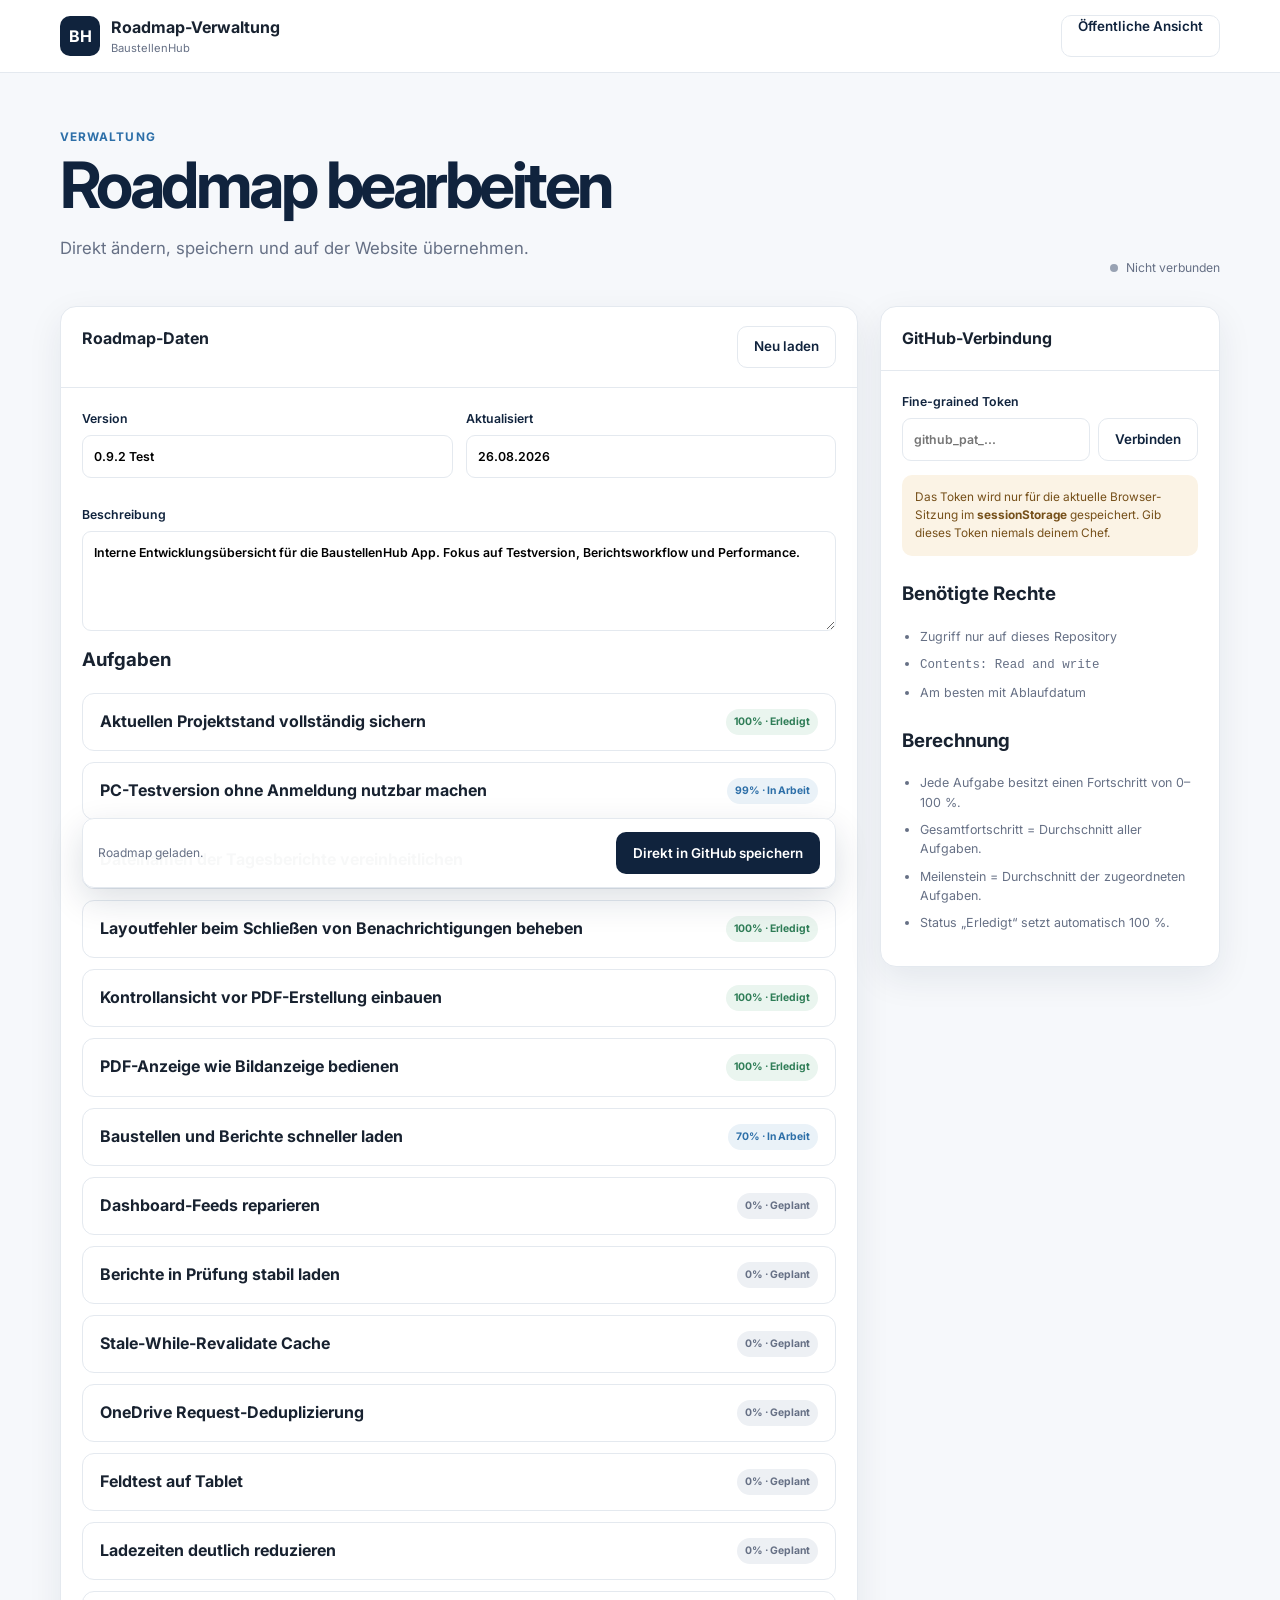
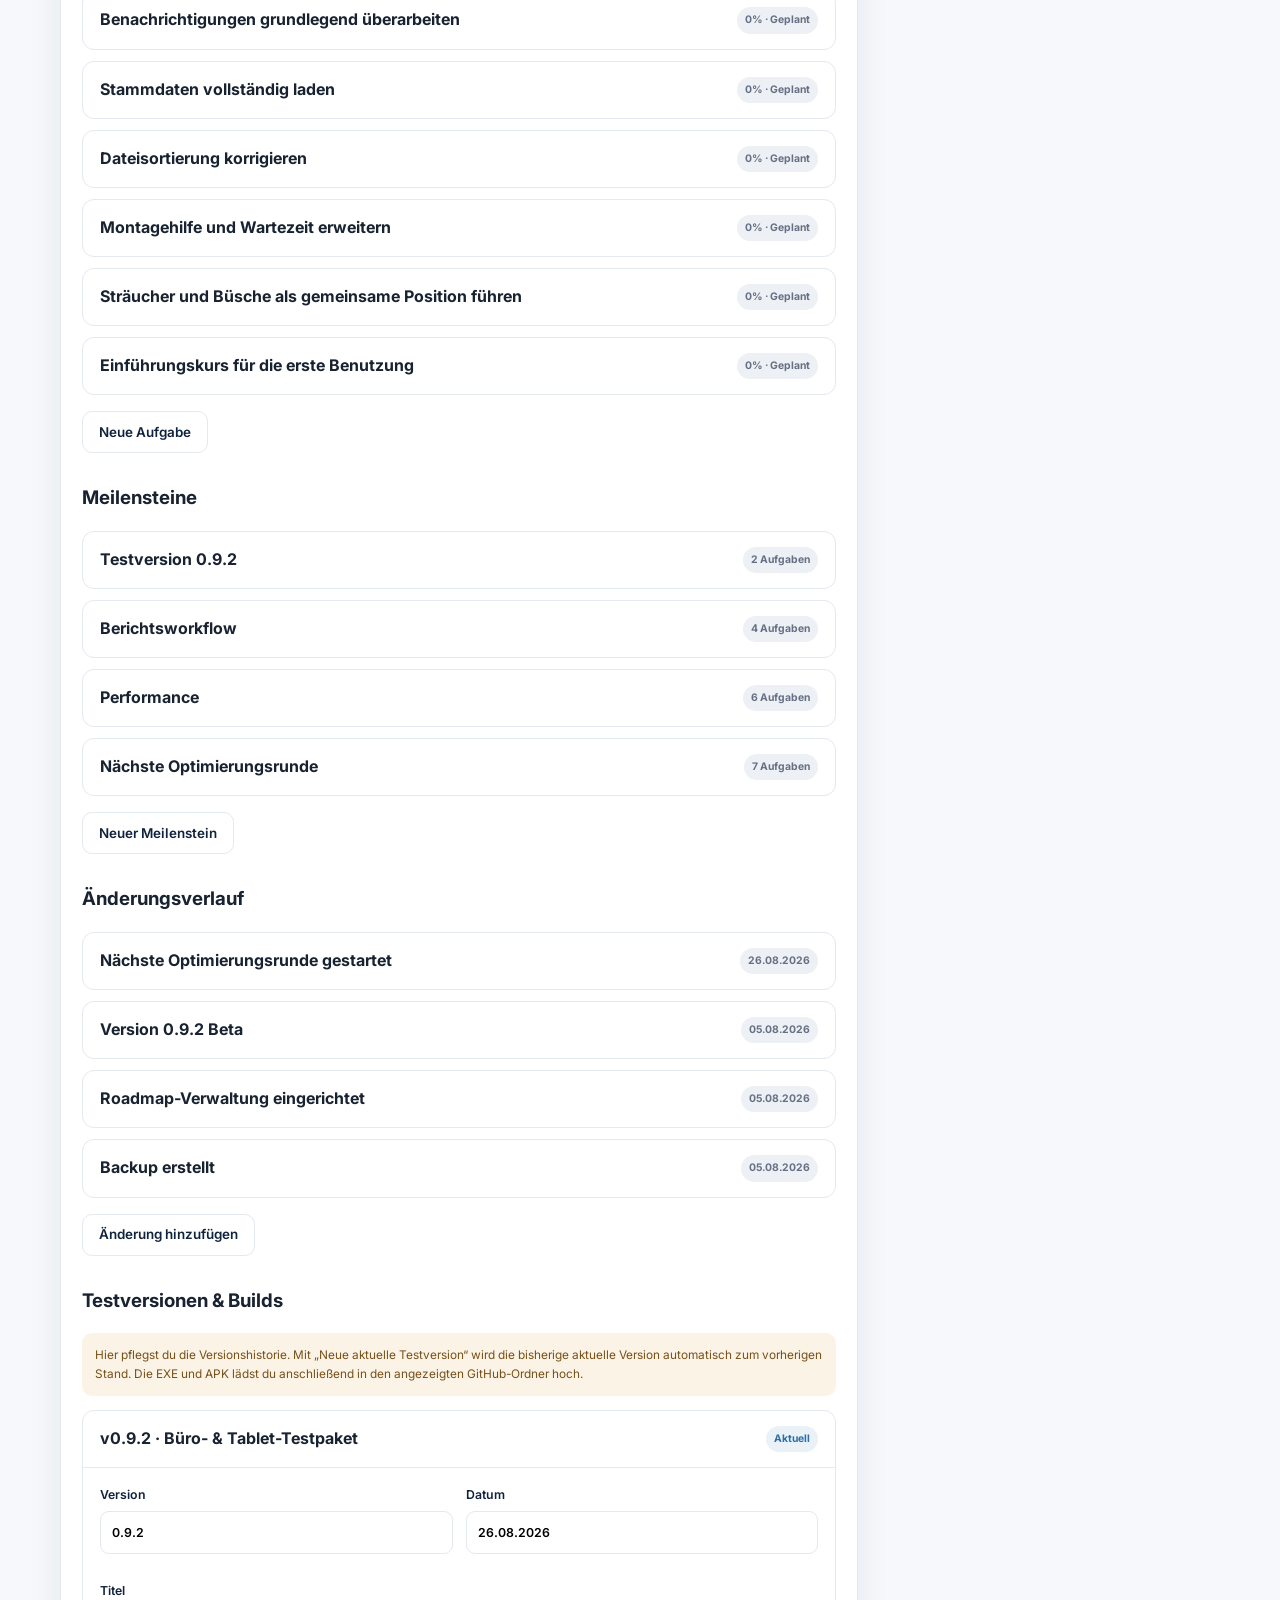
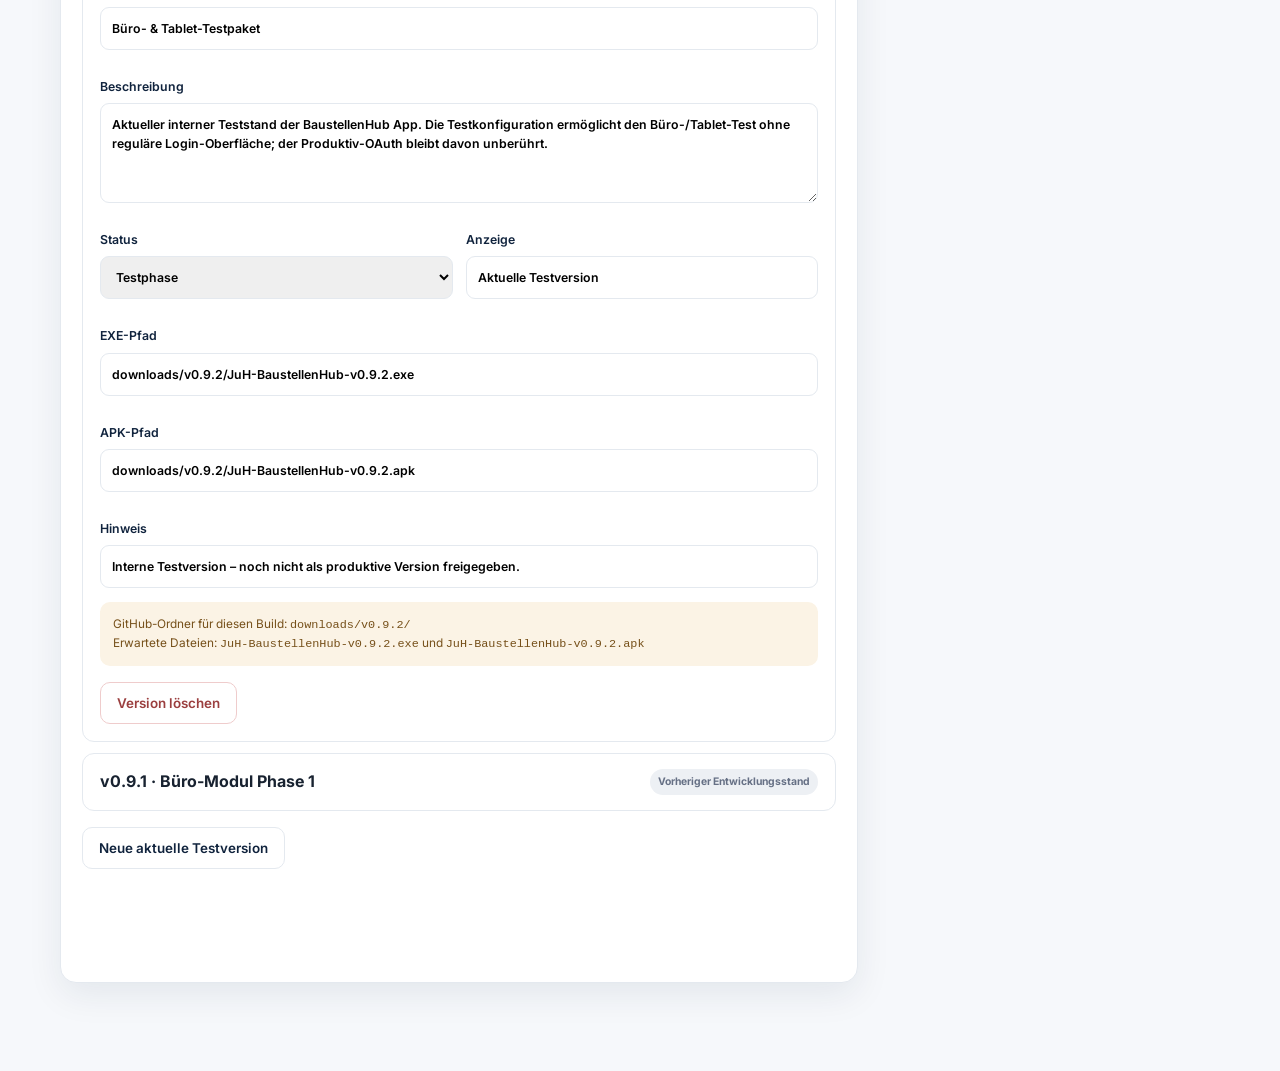
==== commit 298b69a8: "Test 0.9.2.9" ====
--- a/editor.html
+++ b/editor.html
@@ -21,6 +21,16 @@
 <h3>Aufgaben</h3><div class="items" id="tasks"></div><div class="row-actions"><button class="btn secondary" id="addTask">Neue Aufgabe</button></div>
 <h3 style="margin-top:30px">Meilensteine</h3><div class="items" id="milestones"></div><div class="row-actions"><button class="btn secondary" id="addMilestone">Neuer Meilenstein</button></div>
 <h3 style="margin-top:30px">Änderungsverlauf</h3><div class="items" id="changes"></div><div class="row-actions"><button class="btn secondary" id="addChange">Änderung hinzufügen</button></div>
+
+<h3 style="margin-top:30px">Testversionen & Builds</h3>
+<div class="notice" style="margin-bottom:14px">
+  Hier pflegst du die Versionshistorie. Mit „Neue aktuelle Testversion“ wird die bisherige aktuelle Version automatisch zum vorherigen Stand.
+  Die EXE und APK lädst du anschließend in den angezeigten GitHub-Ordner hoch.
+</div>
+<div class="items" id="versionsEditor"></div>
+<div class="row-actions">
+  <button class="btn secondary" id="addVersion">Neue aktuelle Testversion</button>
+</div>
 <div class="savebar"><span id="saveState">Keine ungespeicherten Änderungen.</span><button class="btn primary" id="save">Direkt in GitHub speichern</button></div>
 </div></section>
 <aside class="panel"><div class="panel-head"><strong>GitHub-Verbindung</strong></div><div class="panel-body">
--- a/styles.css
+++ b/styles.css
@@ -8,4 +8,7 @@
 .changelog{border-top:1px solid var(--line)}.change{display:grid;grid-template-columns:130px 1fr;gap:26px;padding:22px 0;border-bottom:1px solid var(--line)}.change-date{color:var(--muted);font-size:.76rem}.change h3{margin-bottom:5px;color:var(--navy);font-size:.96rem}.change p{margin-bottom:0;color:var(--muted);font-size:.82rem}
 .feedback{margin-top:60px;padding:64px 0;background:var(--navy);color:white}.feedback-inner{display:grid;grid-template-columns:1fr auto;gap:50px;align-items:center}.feedback h2{color:white}.feedback p:last-child{margin:15px 0 0;color:rgba(255,255,255,.7)}footer{background:var(--navy);border-top:1px solid rgba(255,255,255,.1);color:rgba(255,255,255,.6)}.footer-inner{min-height:70px;display:flex;justify-content:space-between;align-items:center;font-size:.76rem}
 dialog{width:min(620px,calc(100% - 28px));padding:0;border:0;border-radius:16px;box-shadow:0 25px 80px rgba(16,35,61,.3)}dialog::backdrop{background:rgba(16,35,61,.55);backdrop-filter:blur(4px)}.dialog{padding:26px}.dialog-head{display:flex;justify-content:space-between;gap:20px}.dialog-head h2{font-size:1.7rem}.close{width:36px;height:36px;border:1px solid var(--line);border-radius:9px;background:white;cursor:pointer;font-size:1.2rem}.dialog label{display:grid;gap:7px;margin-top:16px;color:var(--navy);font-size:.78rem;font-weight:600}.dialog input,.dialog select,.dialog textarea{width:100%;border:1px solid var(--line);border-radius:10px;outline:none}.dialog input,.dialog select{height:45px;padding:0 12px}.dialog textarea{padding:12px;resize:vertical}.dialog-actions{display:flex;justify-content:flex-end;gap:9px;margin-top:22px}.email-link{margin-top:12px;padding:0;border:0;background:none;color:var(--blue);cursor:pointer;font-size:.75rem;font-weight:600}
-@media(max-width:900px){nav{display:none}.hero{grid-template-columns:1fr}.feedback-inner{grid-template-columns:1fr}}@media(max-width:680px){:root{--container:min(100% - 24px,1160px)}.actions .secondary{display:none}.hero{padding-top:60px}.section-head{align-items:flex-start;flex-direction:column}.milestone{grid-template-columns:42px 1fr}.milestone-progress{grid-column:2;text-align:left}.task{grid-template-columns:30px 1fr}.task-side{grid-column:2;text-align:left}.change{grid-template-columns:1fr;gap:8px}.footer-inner{align-items:flex-start;flex-direction:column;justify-content:center;gap:5px}}+@media(max-width:900px){nav{display:none}.hero{grid-template-columns:1fr}.feedback-inner{grid-template-columns:1fr}}@media(max-width:680px){:root{--container:min(100% - 24px,1160px)}.actions .secondary{display:none}.hero{padding-top:60px}.section-head{align-items:flex-start;flex-direction:column}.milestone{grid-template-columns:42px 1fr}.milestone-progress{grid-column:2;text-align:left}.task{grid-template-columns:30px 1fr}.task-side{grid-column:2;text-align:left}.change{grid-template-columns:1fr;gap:8px}.footer-inner{align-items:flex-start;flex-direction:column;justify-content:center;gap:5px}}
+/* Testversionen */
+#versions{scroll-margin-top:90px}.current-version-card{overflow:hidden;border:1px solid var(--line);border-radius:18px;background:white;box-shadow:var(--shadow)}.current-version-top{display:flex;justify-content:space-between;gap:40px;padding:30px;border-bottom:1px solid var(--line)}.version-label-row{display:flex;flex-wrap:wrap;align-items:center;gap:8px;margin-bottom:15px}.current-version-label,.version-status{display:inline-flex;align-items:center;min-height:27px;padding:0 9px;border-radius:999px;font-size:.67rem;font-weight:700}.current-version-label{padding-inline:10px;background:var(--navy);color:white;text-transform:uppercase;letter-spacing:.05em}.version-status{background:#edf0f4;color:var(--muted)}.version-status-testing{background:#fbf3e5;color:var(--amber)}.version-status-ready_for_test{background:#eaf2f8;color:var(--blue)}.version-status-stable{background:#eaf5ef;color:var(--green)}.version-status-outdated{background:#f1f3f5;color:#7a8491}.current-version-top h3{margin:0 0 10px;color:var(--navy);font-size:1.7rem;letter-spacing:-.03em}.current-version-top h3 span{color:var(--blue)}.current-version-description{max-width:700px;margin:0;color:var(--muted);font-size:.88rem}.version-date{flex-shrink:0;text-align:right}.version-date span,.version-date strong{display:block}.version-date span{margin-bottom:3px;color:var(--muted);font-size:.67rem;text-transform:uppercase;letter-spacing:.06em}.version-date strong{color:var(--navy);font-size:.85rem}.current-version-content{display:grid;grid-template-columns:minmax(0,1fr) 350px;gap:40px;padding:30px}.current-version-content h4{margin:0 0 17px;color:var(--navy);font-size:.78rem;text-transform:uppercase;letter-spacing:.05em}.version-changes ul{display:grid;gap:10px;margin:0;padding:0;list-style:none}.version-changes li{display:flex;gap:10px;align-items:flex-start;color:var(--muted);font-size:.8rem}.version-check{width:19px;height:19px;flex:0 0 19px;display:grid;place-items:center;margin-top:1px;border-radius:50%;background:#eaf5ef;color:var(--green);font-size:.65rem;font-weight:700}.version-download-list{display:grid;gap:9px}.version-download{display:grid;grid-template-columns:46px 1fr auto;gap:12px;align-items:center;min-height:70px;padding:10px 14px 10px 10px;border:1px solid var(--line);border-radius:11px;background:#fafbfc;transition:.18s}.version-download:hover{border-color:#c9d3df;background:white;transform:translateY(-1px)}.primary-download{border-color:#cdd9e5}.download-icon{width:46px;height:46px;display:grid;place-items:center;border-radius:9px;background:var(--navy);color:white;font-size:.62rem;font-weight:700}.download-copy small,.download-copy strong{display:block}.download-copy small{margin-bottom:2px;color:var(--muted);font-size:.66rem}.download-copy strong{color:var(--navy);font-size:.82rem}.download-arrow{color:var(--blue);font-size:1.15rem;font-weight:700}.version-notice{margin:13px 0 0;padding:11px 12px;border-radius:9px;background:#fbf3e5;color:#76501a;font-size:.69rem;line-height:1.45}.download-missing,.history-no-download{color:var(--muted);font-size:.72rem}.version-history-head{display:flex;justify-content:space-between;align-items:center;gap:20px;margin:38px 0 13px}.version-history-head h3{margin:0;color:var(--navy);font-size:1rem}.version-history-head span{color:var(--muted);font-size:.72rem}.version-history{display:grid;gap:9px}.history-version{display:flex;justify-content:space-between;gap:30px;align-items:center;padding:17px 19px;border:1px solid var(--line);border-radius:12px;background:white}.history-version-main{min-width:0;flex:1;display:flex;justify-content:space-between;gap:30px;align-items:center}.history-version-title{display:flex;flex-wrap:wrap;align-items:center;gap:9px}.history-version-title strong{color:var(--navy);font-size:.94rem}.history-version p{margin:5px 0 0;color:var(--muted);font-size:.74rem}.history-version time{flex-shrink:0;color:var(--muted);font-size:.72rem}.history-version-downloads{display:flex;gap:7px}.history-download{display:inline-flex;align-items:center;gap:9px;min-height:35px;padding:0 11px;border:1px solid var(--line);border-radius:8px;color:var(--navy);font-size:.7rem;font-weight:600}.history-download:hover{background:#f6f8fb}.history-download span{color:var(--blue)}.version-empty{padding:24px;border:1px dashed #ccd4de;border-radius:12px;background:rgba(255,255,255,.55);color:var(--muted);text-align:center;font-size:.8rem}.version-error{border-color:#efcccc;background:#f9ecec;color:var(--red)}
+@media(max-width:850px){.current-version-content{grid-template-columns:1fr}.history-version{align-items:flex-start;flex-direction:column}.history-version-downloads{width:100%}.history-download{flex:1;justify-content:center}}@media(max-width:600px){.current-version-top{flex-direction:column;gap:20px;padding:22px}.version-date{text-align:left}.current-version-content{padding:22px}.history-version-main{align-items:flex-start;flex-direction:column;gap:10px}}
